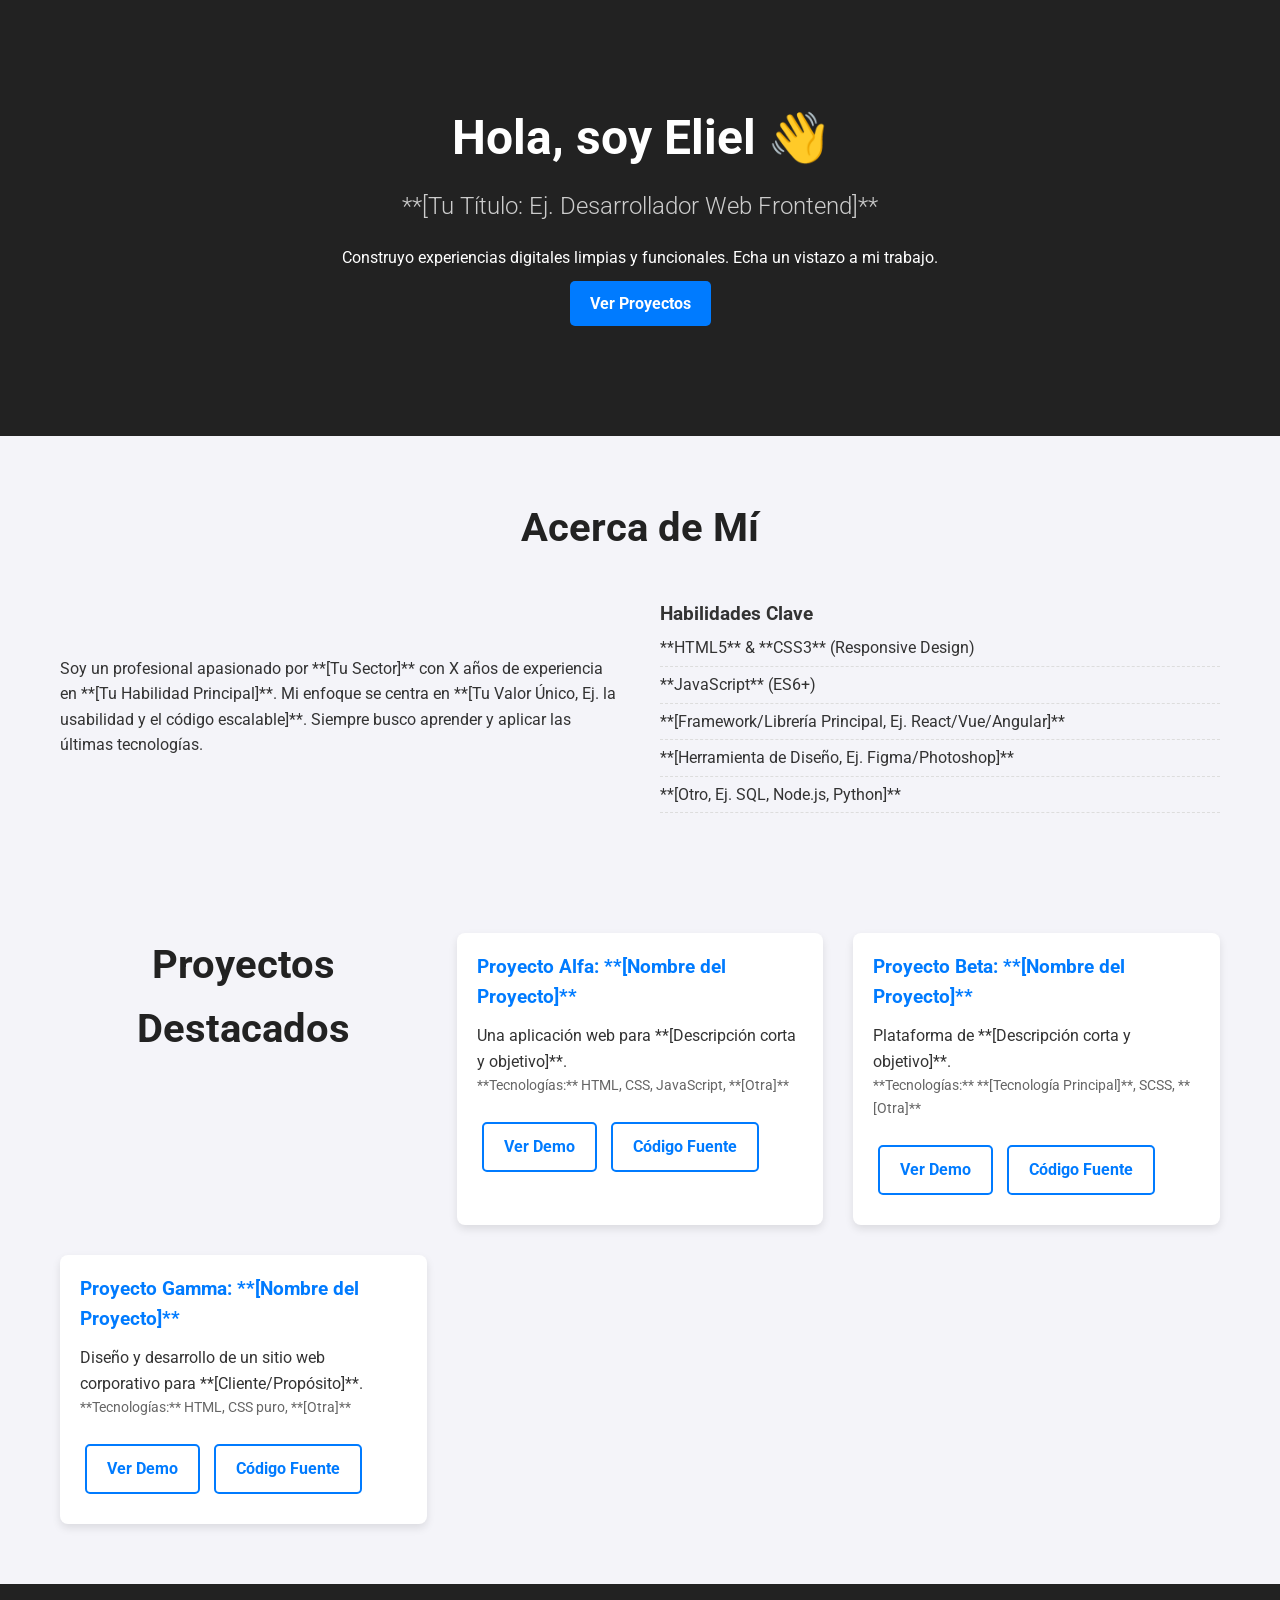
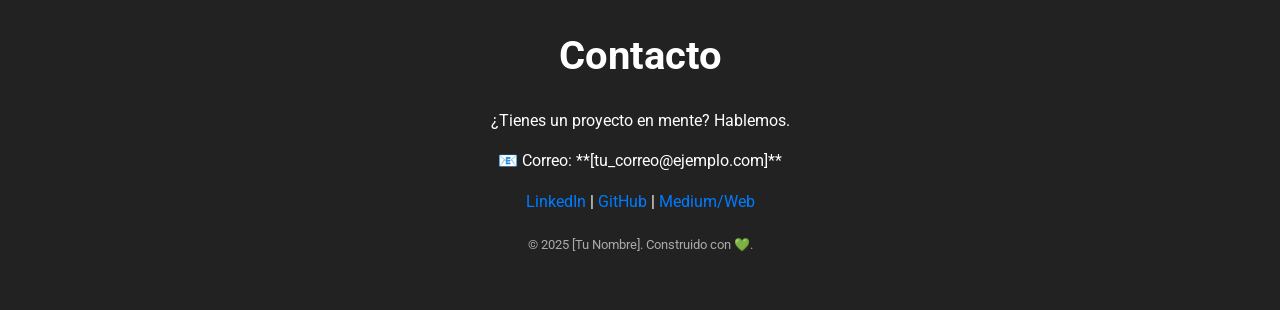
==== HLC/index.html @ 47b8ac42 "subir archivos" ====
<!DOCTYPE html>
<html lang="es">
<head>
    <meta charset="UTF-8">
    <meta name="viewport" content="width=device-width, initial-scale=1.0">
    <title>Mi Portfolio Profesional | [Tu Nombre]</title>
    <link rel="stylesheet" href="style.css">
    <link href="https://fonts.googleapis.com/css2?family=Roboto:wght@300;400;700&display=swap" rel="stylesheet">
</head>
<body>

    <header class="hero">
        <div class="hero-content">
            <h1>Hola, soy Eliel 👋</h1>
            <h2>**[Tu Título: Ej. Desarrollador Web Frontend]**</h2>
            <p>Construyo experiencias digitales limpias y funcionales. Echa un vistazo a mi trabajo.</p>
            <a href="#proyectos" class="button primary">Ver Proyectos</a>
        </div>
    </header>

    <main>
        
        <section id="acerca-de" class="section">
            <h2>Acerca de Mí</h2>
            <div class="grid-2-cols">
                <p>Soy un profesional apasionado por **[Tu Sector]** con X años de experiencia en **[Tu Habilidad Principal]**. Mi enfoque se centra en **[Tu Valor Único, Ej. la usabilidad y el código escalable]**. Siempre busco aprender y aplicar las últimas tecnologías.</p>
                <div class="skills">
                    <h3>Habilidades Clave</h3>
                    <ul>
                        <li>**HTML5** & **CSS3** (Responsive Design)</li>
                        <li>**JavaScript** (ES6+)</li>
                        <li>**[Framework/Librería Principal, Ej. React/Vue/Angular]**</li>
                        <li>**[Herramienta de Diseño, Ej. Figma/Photoshop]**</li>
                        <li>**[Otro, Ej. SQL, Node.js, Python]**</li>
                    </ul>
                </div>
            </div>
        </section>

        <section id="proyectos" class="section projects-grid">
            <h2>Proyectos Destacados</h2>

            <div class="project-card">
                <h3>Proyecto Alfa: **[Nombre del Proyecto]**</h3>
                <p class="description">Una aplicación web para **[Descripción corta y objetivo]**.</p>
                <p class="tech-stack">**Tecnologías:** HTML, CSS, JavaScript, **[Otra]**</p>
                <a href="[ENLACE_A_LA_DEMO]" target="_blank" class="button secondary">Ver Demo</a>
                <a href="[ENLACE_A_GITHUB]" target="_blank" class="button secondary">Código Fuente</a>
            </div>

            <div class="project-card">
                <h3>Proyecto Beta: **[Nombre del Proyecto]**</h3>
                <p class="description">Plataforma de **[Descripción corta y objetivo]**.</p>
                <p class="tech-stack">**Tecnologías:** **[Tecnología Principal]**, SCSS, **[Otra]**</p>
                <a href="[ENLACE_A_LA_DEMO]" target="_blank" class="button secondary">Ver Demo</a>
                <a href="[ENLACE_A_GITHUB]" target="_blank" class="button secondary">Código Fuente</a>
            </div>

            <div class="project-card">
                <h3>Proyecto Gamma: **[Nombre del Proyecto]**</h3>
                <p class="description">Diseño y desarrollo de un sitio web corporativo para **[Cliente/Propósito]**.</p>
                <p class="tech-stack">**Tecnologías:** HTML, CSS puro, **[Otra]**</p>
                <a href="[ENLACE_A_LA_DEMO]" target="_blank" class="button secondary">Ver Demo</a>
                <a href="[ENLACE_A_GITHUB]" target="_blank" class="button secondary">Código Fuente</a>
            </div>

        </section>

    </main>

    <footer id="contacto" class="footer">
        <h2>Contacto</h2>
        <p>¿Tienes un proyecto en mente? Hablemos.</p>
        <p>📧 Correo: **[tu_correo@ejemplo.com]**</p>
        <div class="social-links">
            <a href="[ENLACE_LINKEDIN]" target="_blank">LinkedIn</a> |
            <a href="[ENLACE_GITHUB]" target="_blank">GitHub</a> |
            <a href="[ENLACE_OTRO_PORTAL]" target="_blank">Medium/Web</a>
        </div>
        <p class="copy">&copy; 2025 [Tu Nombre]. Construido con 💚.</p>
    </footer>

</body>
</html>
---- HLC/style.css ----
/* VARIABLES Y RESET BÁSICO */
:root {
    --color-primary: #007BFF; /* Azul para botones/destacados */
    --color-secondary: #28a745; /* Verde complementario */
    --color-background: #f4f4f9; /* Fondo muy claro */
    --color-text: #333; /* Texto oscuro */
    --color-dark: #222; /* Fondo de footer/header */
    --font-family: 'Roboto', sans-serif;
}

* {
    box-sizing: border-box;
    margin: 0;
    padding: 0;
}

body {
    font-family: var(--font-family);
    color: var(--color-text);
    line-height: 1.6;
    background-color: var(--color-background);
}

/* UTILIDADES Y SECCIONES */
.section {
    padding: 60px 20px;
    max-width: 1200px;
    margin: 0 auto;
}

h2 {
    font-size: 2.5em;
    margin-bottom: 40px;
    text-align: center;
    color: var(--color-dark);
}

/* HERO SECTION (HEADER) */
.hero {
    background-color: var(--color-dark);
    color: white;
    padding: 100px 20px;
    text-align: center;
}

.hero h1 {
    font-size: 3em;
    margin-bottom: 10px;
}

.hero h2 {
    font-size: 1.5em;
    font-weight: 300;
    margin-bottom: 20px;
    color: #ccc;
}

/* BOTONES */
.button {
    display: inline-block;
    padding: 10px 20px;
    margin: 10px 5px;
    text-decoration: none;
    border-radius: 5px;
    font-weight: 700;
    transition: background-color 0.3s ease;
}

.button.primary {
    background-color: var(--color-primary);
    color: white;
}

.button.secondary {
    background-color: transparent;
    color: var(--color-primary);
    border: 2px solid var(--color-primary);
}

.button.primary:hover {
    background-color: #0056b3;
}

.button.secondary:hover {
    background-color: var(--color-primary);
    color: white;
}

/* ACERCA DE MÍ (GRID) */
.grid-2-cols {
    display: grid;
    grid-template-columns: 1fr 1fr;
    gap: 40px;
    align-items: center;
}

.skills ul {
    list-style: none;
}

.skills ul li {
    padding: 5px 0;
    border-bottom: 1px dashed #ddd;
}

/* PROYECTOS */
.projects-grid {
    display: grid;
    grid-template-columns: repeat(auto-fit, minmax(300px, 1fr));
    gap: 30px;
}

.project-card {
    background-color: white;
    padding: 20px;
    border-radius: 8px;
    box-shadow: 0 4px 8px rgba(0, 0, 0, 0.1);
    transition: transform 0.3s ease;
}

.project-card:hover {
    transform: translateY(-5px);
}

.project-card h3 {
    color: var(--color-primary);
    margin-bottom: 10px;
}

.project-card .tech-stack {
    font-size: 0.9em;
    color: #666;
    margin-bottom: 15px;
}

/* FOOTER (CONTACTO) */
.footer {
    background-color: var(--color-dark);
    color: white;
    text-align: center;
    padding: 40px 20px;
}

.footer h2 {
    color: white;
    margin-bottom: 20px;
}

.footer p {
    margin-bottom: 15px;
}

.footer a {
    color: var(--color-primary);
    text-decoration: none;
    transition: color 0.3s ease;
}

.footer a:hover {
    color: #99ccff;
}

.footer .copy {
    margin-top: 20px;
    font-size: 0.8em;
    color: #aaa;
}

/* MEDIA QUERIES PARA RESPONSIVE */
@media (max-width: 768px) {
    .hero h1 {
        font-size: 2.5em;
    }
    
    .grid-2-cols {
        grid-template-columns: 1fr; /* Una columna en móvil */
    }

    .projects-grid {
        grid-template-columns: 1fr;
    }
}
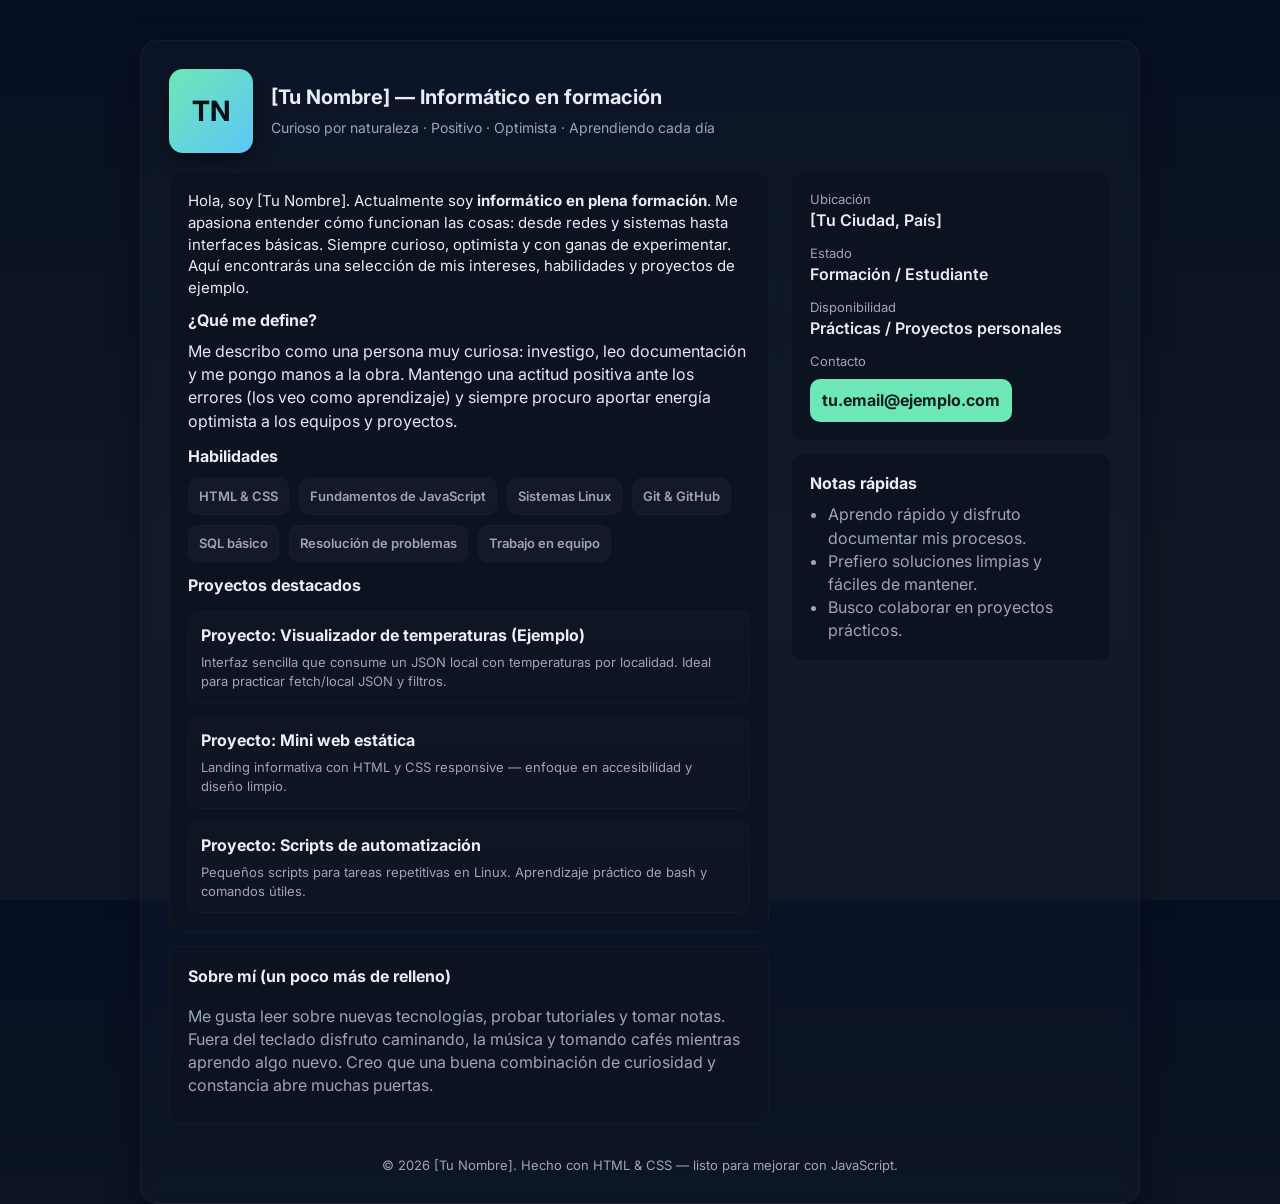
==== commit 624e36eb: "modificacion de presentación" ====
--- a/HLC/index.html
+++ b/HLC/index.html
@@ -1,84 +1,217 @@
-<!DOCTYPE html>
+<!doctype html>
 <html lang="es">
 <head>
-    <meta charset="UTF-8">
-    <meta name="viewport" content="width=device-width, initial-scale=1.0">
-    <title>Mi Portfolio Profesional | [Tu Nombre]</title>
-    <link rel="stylesheet" href="style.css">
-    <link href="https://fonts.googleapis.com/css2?family=Roboto:wght@300;400;700&display=swap" rel="stylesheet">
+  <meta charset="utf-8">
+  <meta name="viewport" content="width=device-width,initial-scale=1">
+  <title>Portafolio Eliel Zeta</title>
+  <meta name="description" content="Portafolio personal — Informático en formación, curioso y optimista.">
+  <!-- Fuente simple -->
+  <link href="https://fonts.googleapis.com/css2?family=Inter:wght@300;400;600;700&display=swap" rel="stylesheet">
+  <style>
+    /* -----------------------------
+       Reset minimal y variables
+       ----------------------------- */
+    :root{
+      --bg: #0f1724; /* azul oscuro */
+      --card: #0b1220;
+      --muted: #9aa6bb;
+      --accent: #6ee7b7;
+      --glass: rgba(255,255,255,0.03);
+      --radius: 12px;
+      --max-width: 1000px;
+    }
+    *{box-sizing:border-box}
+    html,body{height:100%}
+    body{
+      margin:0;
+      font-family: Inter, system-ui, -apple-system, 'Segoe UI', Roboto, 'Helvetica Neue', Arial;
+      background: linear-gradient(180deg,#071023 0%, var(--bg) 60%);
+      color:#e6eef6;
+      -webkit-font-smoothing:antialiased;
+      -moz-osx-font-smoothing:grayscale;
+      line-height:1.45;
+      padding:40px 20px;
+      display:flex;
+      justify-content:center;
+      align-items:flex-start;
+    }
+
+    /* Contenedor centrado */
+    .wrap{
+      width:100%;
+      max-width:var(--max-width);
+      background: linear-gradient(180deg, rgba(255,255,255,0.02), rgba(255,255,255,0.01));
+      border:1px solid rgba(255,255,255,0.04);
+      border-radius:18px;
+      padding:28px;
+      box-shadow: 0 8px 30px rgba(2,6,23,0.6);
+      backdrop-filter: blur(6px);
+    }
+
+    header{
+      display:flex;
+      gap:18px;
+      align-items:center;
+      margin-bottom:18px;
+    }
+    .avatar{
+      width:84px;height:84px;border-radius:14px;
+      background:linear-gradient(135deg,var(--accent), #5cc7f7);
+      display:flex;align-items:center;justify-content:center;font-weight:700;color:#021018;font-size:28px;
+      flex:0 0 84px;
+      box-shadow:0 6px 18px rgba(0,0,0,0.5);
+    }
+
+    h1{margin:0;font-size:20px}
+    .tagline{color:var(--muted);font-size:14px;margin-top:6px}
+
+    .grid{
+      display:grid;
+      grid-template-columns: 1fr 320px;
+      gap:22px;
+      align-items:start;
+    }
+
+    /* Card */
+    .card{
+      background:var(--card);
+      border-radius:var(--radius);
+      padding:18px;
+      border:1px solid rgba(255,255,255,0.03);
+    }
+
+    /* Main column */
+    .about p{margin:0 0 12px 0;color:#dfeaf5}
+    .about .lead{font-size:15px;margin-bottom:10px}
+
+    .skills{
+      display:flex;flex-wrap:wrap;gap:10px;margin-top:10px
+    }
+    .skill{
+      background:var(--glass);padding:8px 10px;border-radius:10px;font-weight:600;color:var(--muted);font-size:13px;border:1px solid rgba(255,255,255,0.02)
+    }
+
+    .projects{display:grid;gap:12px;margin-top:14px}
+    .project{
+      padding:12px;border-radius:10px;background:linear-gradient(180deg, rgba(255,255,255,0.015), rgba(255,255,255,0.01));
+      border:1px solid rgba(255,255,255,0.02);
+    }
+    .project h3{margin:0 0 6px 0;font-size:16px}
+    .project p{margin:0;color:var(--muted);font-size:13px}
+
+    /* Right column */
+    .meta .meta-item{margin-bottom:12px}
+    .meta .label{color:var(--muted);font-size:13px}
+    .meta .value{font-weight:600}
+
+    .contact a{display:inline-block;text-decoration:none;padding:10px 12px;border-radius:10px;background:var(--accent);color:#05201a;font-weight:700}
+
+    footer{margin-top:18px;color:var(--muted);font-size:13px;text-align:center}
+
+    /* Responsive */
+    @media (max-width:880px){
+      .grid{grid-template-columns:1fr}
+      .avatar{width:64px;height:64px;font-size:22px}
+    }
+  </style>
 </head>
 <body>
-
-    <header class="hero">
-        <div class="hero-content">
-            <h1>Hola, soy Eliel 👋</h1>
-            <h2>**[Tu Título: Ej. Desarrollador Web Frontend]**</h2>
-            <p>Construyo experiencias digitales limpias y funcionales. Echa un vistazo a mi trabajo.</p>
-            <a href="#proyectos" class="button primary">Ver Proyectos</a>
+  <div class="wrap">
+    <header>
+      <div class="avatar" aria-hidden="true">TN</div>
+      <div>
+        <h1>[Tu Nombre] — Informático en formación</h1>
+        <div class="tagline">Curioso por naturaleza · Positivo · Optimista · Aprendiendo cada día</div>
+      </div>
+    </header>
+
+    <div class="grid">
+      <!-- Columna principal -->
+      <main>
+        <section class="card about">
+          <div class="lead">Hola, soy [Tu Nombre]. Actualmente soy <strong>informático en plena formación</strong>. Me apasiona entender cómo funcionan las cosas: desde redes y sistemas hasta interfaces básicas. Siempre curioso, optimista y con ganas de experimentar. Aquí encontrarás una selección de mis intereses, habilidades y proyectos de ejemplo.</div>
+
+          <h4 style="margin-top:10px;margin-bottom:8px">¿Qué me define?</h4>
+          <p>Me describo como una persona muy curiosa: investigo, leo documentación y me pongo manos a la obra. Mantengo una actitud positiva ante los errores (los veo como aprendizaje) y siempre procuro aportar energía optimista a los equipos y proyectos.</p>
+
+          <h4 style="margin-top:12px;margin-bottom:8px">Habilidades</h4>
+          <div class="skills">
+            <div class="skill">HTML &amp; CSS</div>
+            <div class="skill">Fundamentos de JavaScript</div>
+            <div class="skill">Sistemas Linux</div>
+            <div class="skill">Git &amp; GitHub</div>
+            <div class="skill">SQL básico</div>
+            <div class="skill">Resolución de problemas</div>
+            <div class="skill">Trabajo en equipo</div>
+          </div>
+
+          <h4 style="margin-top:12px;margin-bottom:8px">Proyectos destacados</h4>
+          <div class="projects">
+            <article class="project">
+              <h3>Proyecto: Visualizador de temperaturas (Ejemplo)</h3>
+              <p>Interfaz sencilla que consume un JSON local con temperaturas por localidad. Ideal para practicar fetch/local JSON y filtros.</p>
+            </article>
+
+            <article class="project">
+              <h3>Proyecto: Mini web estática</h3>
+              <p>Landing informativa con HTML y CSS responsive — enfoque en accesibilidad y diseño limpio.</p>
+            </article>
+
+            <article class="project">
+              <h3>Proyecto: Scripts de automatización</h3>
+              <p>Pequeños scripts para tareas repetitivas en Linux. Aprendizaje práctico de bash y comandos útiles.</p>
+            </article>
+          </div>
+        </section>
+
+        <section class="card" style="margin-top:14px">
+          <h4 style="margin:0 0 8px 0">Sobre mí (un poco más de relleno)</h4>
+          <p style="margin-bottom:8px;color:var(--muted)">Me gusta leer sobre nuevas tecnologías, probar tutoriales y tomar notas. Fuera del teclado disfruto caminando, la música y tomando cafés mientras aprendo algo nuevo. Creo que una buena combinación de curiosidad y constancia abre muchas puertas.</p>
+        </section>
+      </main>
+
+      <!-- Columna derecha -->
+      <aside>
+        <div class="card meta">
+          <div class="meta-item">
+            <div class="label">Ubicación</div>
+            <div class="value">[Tu Ciudad, País]</div>
+          </div>
+          <div class="meta-item">
+            <div class="label">Estado</div>
+            <div class="value">Formación / Estudiante</div>
+          </div>
+          <div class="meta-item">
+            <div class="label">Disponibilidad</div>
+            <div class="value">Prácticas / Proyectos personales</div>
+          </div>
+
+          <div style="margin-top:8px" class="contact">
+            <div class="label">Contacto</div>
+            <div style="margin-top:8px"><a href="mailto:tu.email@ejemplo.com">tu.email@ejemplo.com</a></div>
+          </div>
         </div>
-    </header>
-
-    <main>
-        
-        <section id="acerca-de" class="section">
-            <h2>Acerca de Mí</h2>
-            <div class="grid-2-cols">
-                <p>Soy un profesional apasionado por **[Tu Sector]** con X años de experiencia en **[Tu Habilidad Principal]**. Mi enfoque se centra en **[Tu Valor Único, Ej. la usabilidad y el código escalable]**. Siempre busco aprender y aplicar las últimas tecnologías.</p>
-                <div class="skills">
-                    <h3>Habilidades Clave</h3>
-                    <ul>
-                        <li>**HTML5** & **CSS3** (Responsive Design)</li>
-                        <li>**JavaScript** (ES6+)</li>
-                        <li>**[Framework/Librería Principal, Ej. React/Vue/Angular]**</li>
-                        <li>**[Herramienta de Diseño, Ej. Figma/Photoshop]**</li>
-                        <li>**[Otro, Ej. SQL, Node.js, Python]**</li>
-                    </ul>
-                </div>
-            </div>
-        </section>
-
-        <section id="proyectos" class="section projects-grid">
-            <h2>Proyectos Destacados</h2>
-
-            <div class="project-card">
-                <h3>Proyecto Alfa: **[Nombre del Proyecto]**</h3>
-                <p class="description">Una aplicación web para **[Descripción corta y objetivo]**.</p>
-                <p class="tech-stack">**Tecnologías:** HTML, CSS, JavaScript, **[Otra]**</p>
-                <a href="[ENLACE_A_LA_DEMO]" target="_blank" class="button secondary">Ver Demo</a>
-                <a href="[ENLACE_A_GITHUB]" target="_blank" class="button secondary">Código Fuente</a>
-            </div>
-
-            <div class="project-card">
-                <h3>Proyecto Beta: **[Nombre del Proyecto]**</h3>
-                <p class="description">Plataforma de **[Descripción corta y objetivo]**.</p>
-                <p class="tech-stack">**Tecnologías:** **[Tecnología Principal]**, SCSS, **[Otra]**</p>
-                <a href="[ENLACE_A_LA_DEMO]" target="_blank" class="button secondary">Ver Demo</a>
-                <a href="[ENLACE_A_GITHUB]" target="_blank" class="button secondary">Código Fuente</a>
-            </div>
-
-            <div class="project-card">
-                <h3>Proyecto Gamma: **[Nombre del Proyecto]**</h3>
-                <p class="description">Diseño y desarrollo de un sitio web corporativo para **[Cliente/Propósito]**.</p>
-                <p class="tech-stack">**Tecnologías:** HTML, CSS puro, **[Otra]**</p>
-                <a href="[ENLACE_A_LA_DEMO]" target="_blank" class="button secondary">Ver Demo</a>
-                <a href="[ENLACE_A_GITHUB]" target="_blank" class="button secondary">Código Fuente</a>
-            </div>
-
-        </section>
-
-    </main>
-
-    <footer id="contacto" class="footer">
-        <h2>Contacto</h2>
-        <p>¿Tienes un proyecto en mente? Hablemos.</p>
-        <p>📧 Correo: **[tu_correo@ejemplo.com]**</p>
-        <div class="social-links">
-            <a href="[ENLACE_LINKEDIN]" target="_blank">LinkedIn</a> |
-            <a href="[ENLACE_GITHUB]" target="_blank">GitHub</a> |
-            <a href="[ENLACE_OTRO_PORTAL]" target="_blank">Medium/Web</a>
+
+        <div class="card" style="margin-top:12px">
+          <h4 style="margin:0 0 8px 0">Notas rápidas</h4>
+          <ul style="margin:0;padding-left:18px;color:var(--muted)">
+            <li>Aprendo rápido y disfruto documentar mis procesos.</li>
+            <li>Prefiero soluciones limpias y fáciles de mantener.</li>
+            <li>Busco colaborar en proyectos prácticos.</li>
+          </ul>
         </div>
-        <p class="copy">&copy; 2025 [Tu Nombre]. Construido con 💚.</p>
+
+      </aside>
+    </div>
+
+    <footer>
+      <div style="padding-top:14px">© <span id="year">2025</span> [Tu Nombre]. Hecho con HTML &amp; CSS — listo para mejorar con JavaScript.</div>
     </footer>
-
+  </div>
+
+  <script>
+    // Pequeño script sólo para año (no requerido). Puedes eliminarlo si quieres 100% sin JS.
+    try{document.getElementById('year').textContent = new Date().getFullYear()}catch(e){}
+  </script>
 </body>
-</html>+</html>
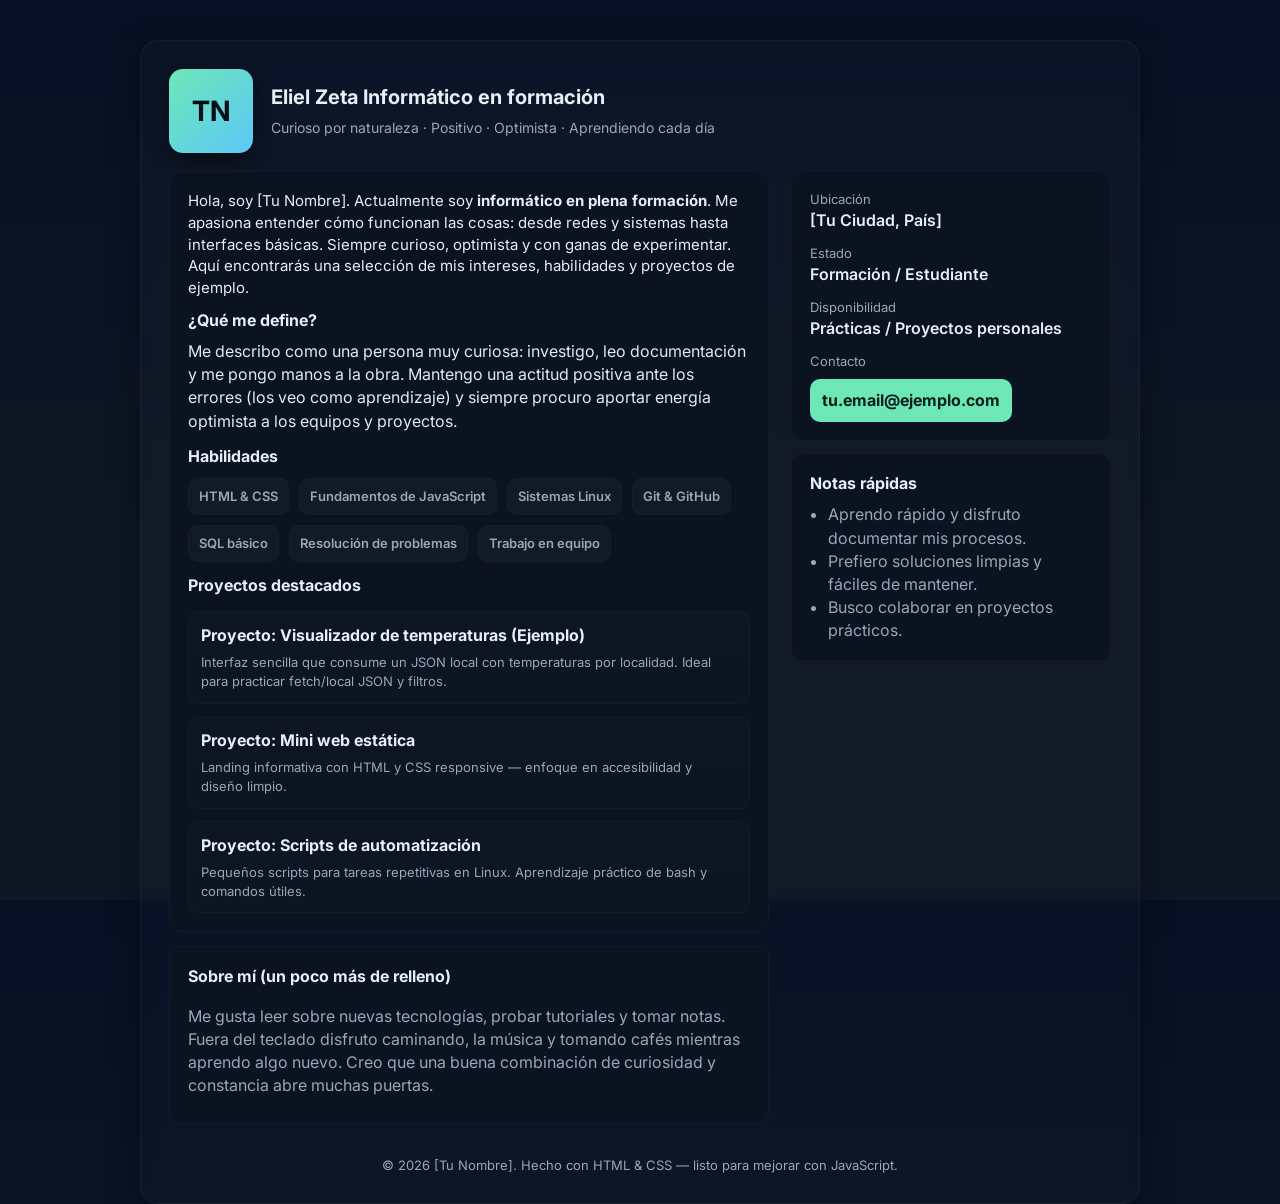
==== commit c00cd295: "Modificacion_portfolio 1" ====
--- a/HLC/index.html
+++ b/HLC/index.html
@@ -120,7 +120,7 @@
     <header>
       <div class="avatar" aria-hidden="true">TN</div>
       <div>
-        <h1>[Tu Nombre] — Informático en formación</h1>
+        <h1>Eliel Zeta Informático en formación</h1>
         <div class="tagline">Curioso por naturaleza · Positivo · Optimista · Aprendiendo cada día</div>
       </div>
     </header>
